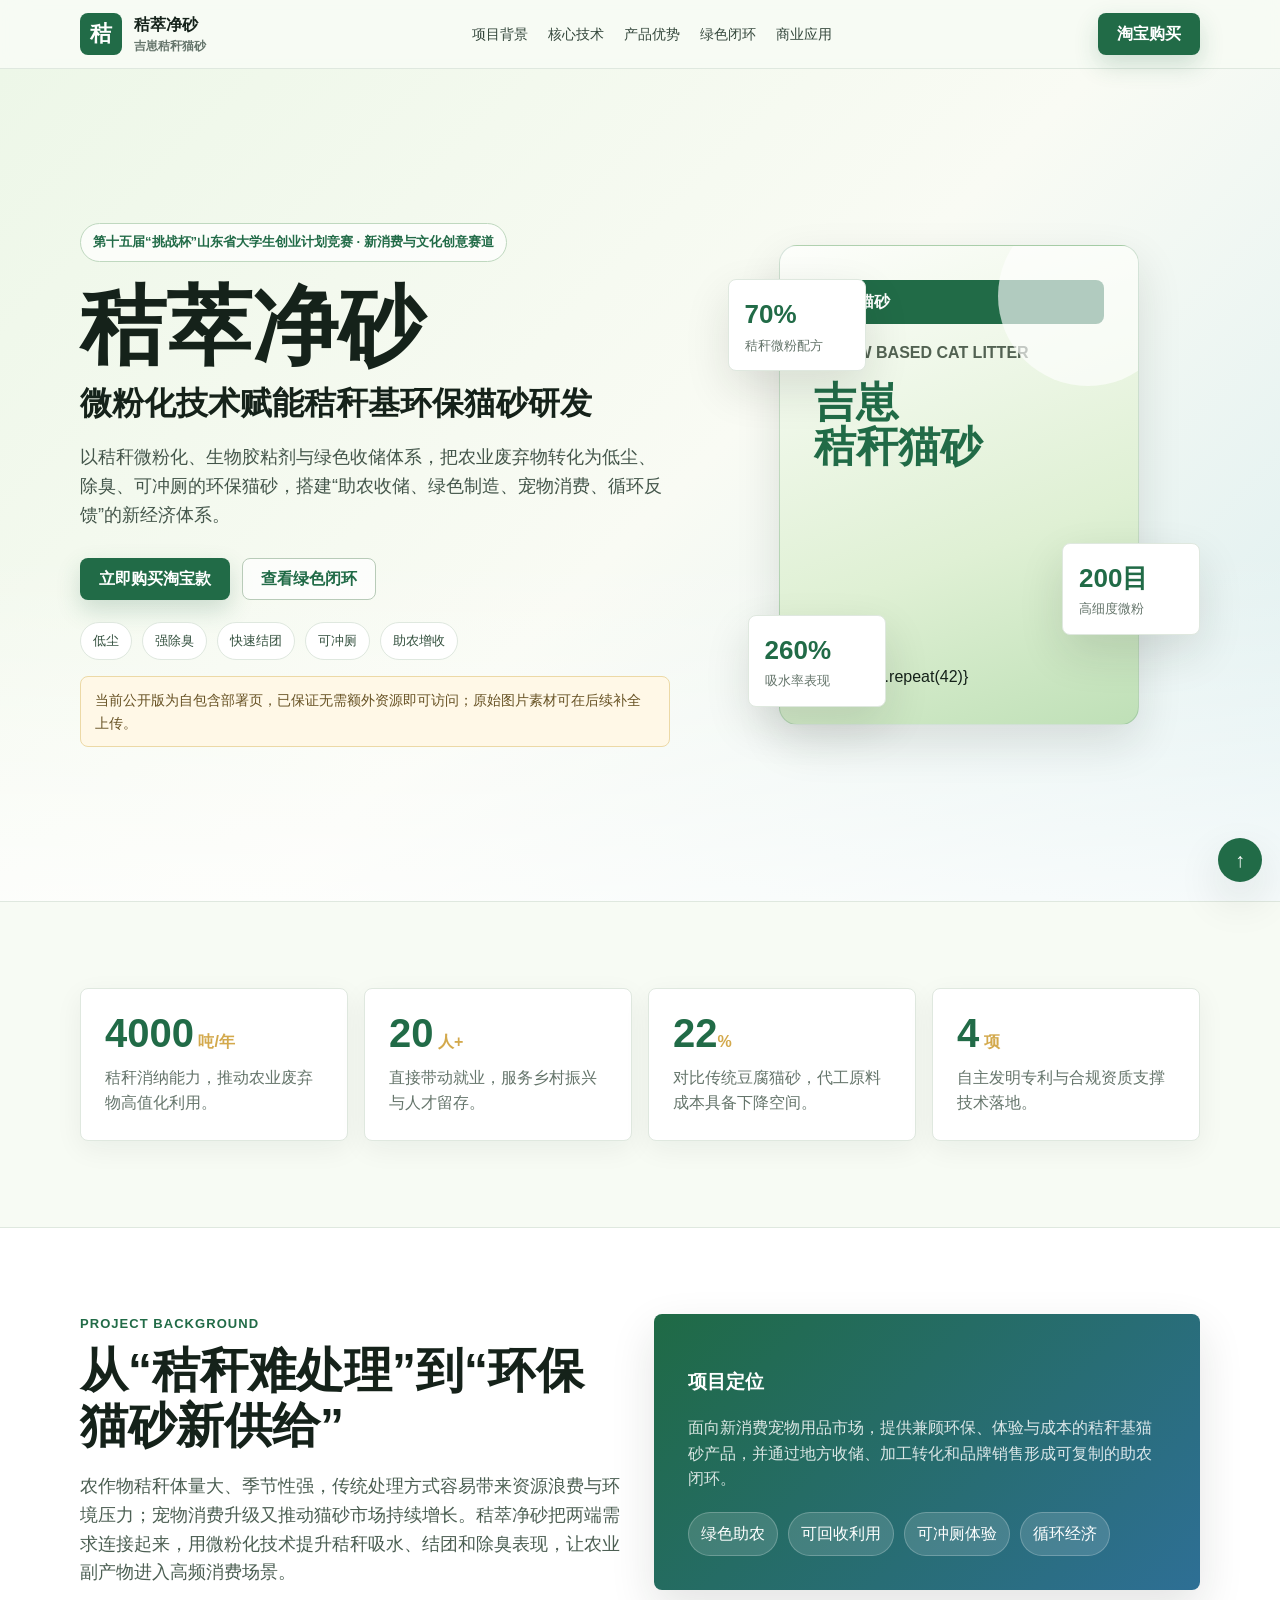
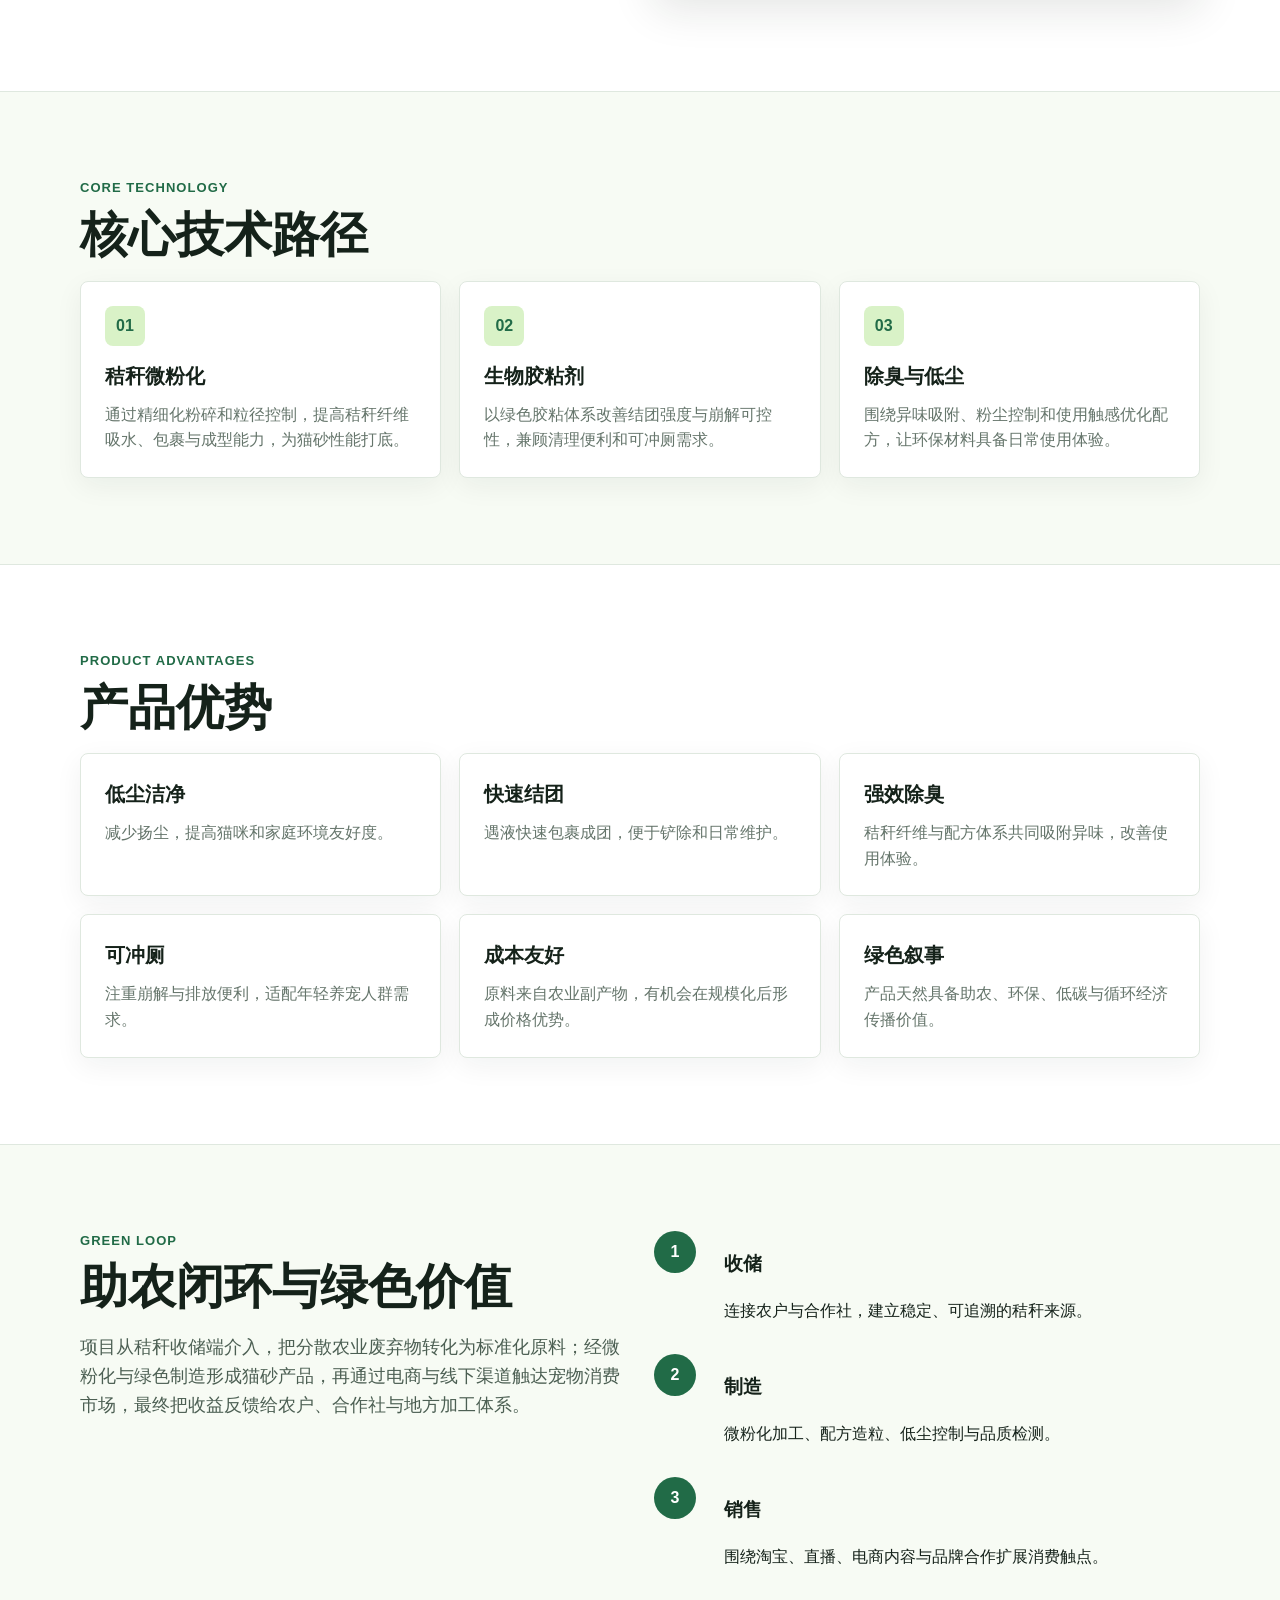
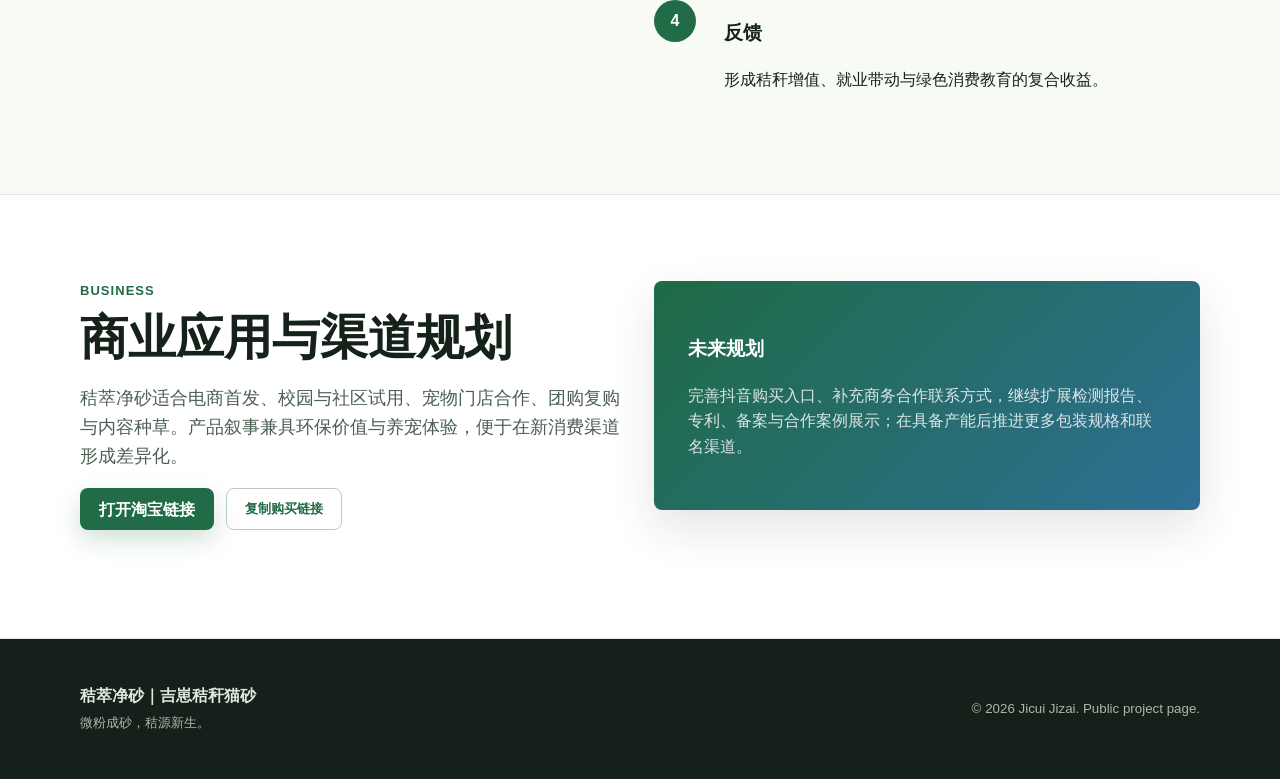
==== jicui-jizai-website/index.html @ 4f6d2dc3 "Deploy jicui jizai website page" ====
<!doctype html>
<html lang="zh-CN">
<head>
  <meta charset="utf-8" />
  <meta name="viewport" content="width=device-width, initial-scale=1" />
  <title>秸萃净砂｜吉崽秸秆猫砂</title>
  <meta name="description" content="秸萃净砂：微粉化技术赋能秸秆基环保猫砂研发，打造低尘、除臭、可冲厕的环保猫砂。" />
  <meta property="og:title" content="秸萃净砂｜微粉成砂，秸源新生" />
  <meta property="og:description" content="绿色助农、可回收、可冲厕的秸秆基环保猫砂项目展示页。" />
  <meta property="og:type" content="website" />
  <style>
    :root{--green:#216b47;--green-2:#58a05c;--lime:#d9f2c7;--ink:#15221a;--muted:#65756b;--line:#dfe8df;--paper:#f7fbf4;--white:#fff;--gold:#d3a94c;--blue:#2e6f95;--shadow:0 18px 45px rgba(21,34,26,.12)}
    *{box-sizing:border-box}html{scroll-behavior:smooth}body{margin:0;font-family:-apple-system,BlinkMacSystemFont,"Segoe UI","Microsoft YaHei",Arial,sans-serif;color:var(--ink);background:var(--paper);line-height:1.6}a{color:inherit;text-decoration:none}.container{width:min(1120px,calc(100% - 32px));margin:0 auto}.site-header{position:sticky;top:0;z-index:10;background:rgba(247,251,244,.9);backdrop-filter:blur(14px);border-bottom:1px solid var(--line)}.nav{height:68px;display:flex;align-items:center;justify-content:space-between;gap:24px}.brand{display:flex;align-items:center;gap:12px;font-weight:800}.mark{display:grid;place-items:center;width:42px;height:42px;border-radius:8px;background:var(--green);color:#fff;font-size:22px}.brand small{display:block;color:var(--muted);font-weight:600;font-size:12px}.links{display:flex;align-items:center;gap:20px;font-size:14px;color:#34473b}.links a:hover{color:var(--green)}.cta,.btn{display:inline-flex;align-items:center;justify-content:center;min-height:42px;padding:0 18px;border-radius:8px;font-weight:750;border:1px solid transparent}.cta,.btn.primary{background:var(--green);color:#fff;box-shadow:0 10px 24px rgba(33,107,71,.2)}.btn.ghost{border-color:#b8cbb8;background:rgba(255,255,255,.7);color:var(--green)}.hero{position:relative;overflow:hidden;background:linear-gradient(135deg,#edf7e8 0%,#f9fbf4 52%,#dceef0 100%);border-bottom:1px solid var(--line)}.hero::before{content:"";position:absolute;inset:auto 0 0 0;height:42%;background:linear-gradient(180deg,rgba(255,255,255,0),rgba(255,255,255,.72))}.hero-grid{position:relative;display:grid;grid-template-columns:minmax(0,1.1fr) minmax(320px,.9fr);gap:48px;align-items:center;min-height:calc(100vh - 68px);padding:70px 0}.eyebrow{display:inline-flex;max-width:100%;padding:8px 12px;border:1px solid #bfd8bf;border-radius:999px;background:rgba(255,255,255,.72);color:var(--green);font-size:13px;font-weight:750}.hero h1{margin:22px 0 10px;font-size:clamp(44px,7vw,86px);line-height:.98;letter-spacing:0}.hero-kicker{font-size:clamp(20px,3vw,32px);font-weight:800;margin:0 0 14px}.hero-desc{max-width:700px;color:#43554a;font-size:18px;margin:0 0 28px}.hero-actions{display:flex;flex-wrap:wrap;gap:12px;margin-bottom:22px}.trust-strip{display:flex;flex-wrap:wrap;gap:10px}.trust-strip span{padding:8px 12px;border-radius:999px;background:#fff;border:1px solid var(--line);font-size:13px;color:#34513f}.visual{position:relative;min-height:520px;display:grid;place-items:center}.pack{position:relative;width:min(360px,82vw);aspect-ratio:3/4;border-radius:18px;background:linear-gradient(160deg,#fdfefb,#dff0d4 62%,#bfe0b7);box-shadow:var(--shadow);border:1px solid rgba(33,107,71,.18);padding:34px;display:flex;flex-direction:column;justify-content:space-between;overflow:hidden}.pack::before{content:"";position:absolute;inset:-40px -40px auto auto;width:180px;height:180px;border-radius:50%;background:rgba(255,255,255,.65)}.pack-title{font-size:42px;font-weight:900;color:var(--green);line-height:1.05}.pack-sub{color:#526252;font-weight:700}.pack-badge{align-self:flex-start;padding:9px 12px;border-radius:8px;background:var(--green);color:#fff;font-weight:800}.pellets{display:grid;grid-template-columns:repeat(7,1fr);gap:7px}.pellets i{height:18px;border-radius:999px;background:#d6c99d;box-shadow:inset 0 0 0 1px rgba(86,69,28,.08)}.float{position:absolute;background:#fff;border:1px solid var(--line);border-radius:8px;box-shadow:var(--shadow);padding:14px 16px;min-width:138px}.float strong{display:block;color:var(--green);font-size:26px}.float span{display:block;color:var(--muted);font-size:13px}.f1{top:54px;left:10px}.f2{right:0;bottom:110px}.f3{left:30px;bottom:38px}.section{padding:86px 0}.section.alt{background:#fff;border-block:1px solid var(--line)}.label{margin:0 0 8px;color:var(--green);font-weight:850;text-transform:uppercase;font-size:13px;letter-spacing:.08em}.section h2{margin:0 0 18px;font-size:clamp(30px,4vw,48px);line-height:1.16}.lead{max-width:820px;color:#4c5f53;font-size:18px}.stats{display:grid;grid-template-columns:repeat(4,1fr);gap:16px}.stat,.card{background:#fff;border:1px solid var(--line);border-radius:8px;padding:24px;box-shadow:0 8px 28px rgba(21,34,26,.06)}.stat strong{font-size:40px;color:var(--green);line-height:1}.stat em{font-style:normal;color:var(--gold);font-weight:900}.stat p,.card p{margin:10px 0 0;color:var(--muted)}.two{display:grid;grid-template-columns:1fr 1fr;gap:28px;align-items:start}.grid{display:grid;grid-template-columns:repeat(3,1fr);gap:18px}.card h3{margin:0 0 8px;font-size:20px}.icon{width:40px;height:40px;border-radius:8px;display:grid;place-items:center;background:var(--lime);color:var(--green);font-weight:900;margin-bottom:14px}.timeline{display:grid;gap:14px}.step{display:grid;grid-template-columns:54px 1fr;gap:16px;align-items:start}.num{width:42px;height:42px;border-radius:50%;background:var(--green);color:#fff;display:grid;place-items:center;font-weight:900}.panel{padding:34px;border-radius:8px;background:linear-gradient(135deg,#1f6a45,#2e6f95);color:#fff;box-shadow:var(--shadow)}.panel p{color:rgba(255,255,255,.83)}.pill-list{display:flex;flex-wrap:wrap;gap:10px;margin-top:20px}.pill-list span{padding:8px 12px;border-radius:999px;background:rgba(255,255,255,.14);border:1px solid rgba(255,255,255,.22)}.footer{padding:44px 0;background:#142019;color:#dfe8df}.footer-grid{display:flex;justify-content:space-between;gap:28px;align-items:center}.footer small{color:#aab8ad}.notice{margin-top:16px;padding:12px 14px;border-radius:8px;background:#fff8e7;border:1px solid #ecd9a6;color:#665123;font-size:14px}.to-top{position:fixed;right:18px;bottom:18px;width:44px;height:44px;border-radius:50%;border:0;background:var(--green);color:#fff;font-size:20px;cursor:pointer;box-shadow:var(--shadow)}
    @media (max-width:900px){.links{display:none}.hero-grid,.two{grid-template-columns:1fr}.hero-grid{padding:48px 0}.visual{min-height:430px}.stats,.grid{grid-template-columns:1fr 1fr}.footer-grid{display:block}.f1{left:0}.f2{right:0}.f3{left:0}}
    @media (max-width:560px){.container{width:min(100% - 24px,1120px)}.hero h1{font-size:48px}.hero-desc{font-size:16px}.stats,.grid{grid-template-columns:1fr}.section{padding:58px 0}.visual{min-height:360px}.pack{width:270px}.float{position:static;margin-top:10px}.visual{display:block}.pack{margin:0 auto}.nav{height:62px}.cta{display:none}}
  </style>
</head>
<body>
  <header class="site-header">
    <div class="container nav">
      <a class="brand" href="#top" aria-label="秸萃净砂首页"><span class="mark">秸</span><span>秸萃净砂<small>吉崽秸秆猫砂</small></span></a>
      <nav class="links" aria-label="主导航"><a href="#background">项目背景</a><a href="#tech">核心技术</a><a href="#product">产品优势</a><a href="#value">绿色闭环</a><a href="#business">商业应用</a></nav>
      <a class="cta" href="https://e.tb.cn/h.RpAuu2dDqXNRoi2?tk=Uxs4gTg1zry" target="_blank" rel="noopener">淘宝购买</a>
    </div>
  </header>

  <main id="top">
    <section class="hero">
      <div class="container hero-grid">
        <div>
          <div class="eyebrow">第十五届“挑战杯”山东省大学生创业计划竞赛 · 新消费与文化创意赛道</div>
          <h1>秸萃净砂</h1>
          <p class="hero-kicker">微粉化技术赋能秸秆基环保猫砂研发</p>
          <p class="hero-desc">以秸秆微粉化、生物胶粘剂与绿色收储体系，把农业废弃物转化为低尘、除臭、可冲厕的环保猫砂，搭建“助农收储、绿色制造、宠物消费、循环反馈”的新经济体系。</p>
          <div class="hero-actions"><a class="btn primary" href="https://e.tb.cn/h.RpAuu2dDqXNRoi2?tk=Uxs4gTg1zry" target="_blank" rel="noopener">立即购买淘宝款</a><a class="btn ghost" href="#value">查看绿色闭环</a></div>
          <div class="trust-strip"><span>低尘</span><span>强除臭</span><span>快速结团</span><span>可冲厕</span><span>助农增收</span></div>
          <div class="notice">当前公开版为自包含部署页，已保证无需额外资源即可访问；原始图片素材可在后续补全上传。</div>
        </div>
        <div class="visual" aria-label="产品包装示意">
          <div class="pack"><div><div class="pack-badge">环保猫砂</div><p class="pack-sub">STRAW BASED CAT LITTER</p><div class="pack-title">吉崽<br>秸秆猫砂</div></div><div class="pellets" aria-hidden="true">${'<i></i>'.repeat(42)}</div></div>
          <div class="float f1"><strong>70%</strong><span>秸秆微粉配方</span></div><div class="float f2"><strong>200目</strong><span>高细度微粉</span></div><div class="float f3"><strong>260%</strong><span>吸水率表现</span></div>
        </div>
      </div>
    </section>

    <section class="section">
      <div class="container stats">
        <article class="stat"><strong>4000</strong><em> 吨/年</em><p>秸秆消纳能力，推动农业废弃物高值化利用。</p></article>
        <article class="stat"><strong>20</strong><em> 人+</em><p>直接带动就业，服务乡村振兴与人才留存。</p></article>
        <article class="stat"><strong>22</strong><em>%</em><p>对比传统豆腐猫砂，代工原料成本具备下降空间。</p></article>
        <article class="stat"><strong>4</strong><em> 项</em><p>自主发明专利与合规资质支撑技术落地。</p></article>
      </div>
    </section>

    <section class="section alt" id="background">
      <div class="container two">
        <div><p class="label">Project Background</p><h2>从“秸秆难处理”到“环保猫砂新供给”</h2><p class="lead">农作物秸秆体量大、季节性强，传统处理方式容易带来资源浪费与环境压力；宠物消费升级又推动猫砂市场持续增长。秸萃净砂把两端需求连接起来，用微粉化技术提升秸秆吸水、结团和除臭表现，让农业副产物进入高频消费场景。</p></div>
        <div class="panel"><h3>项目定位</h3><p>面向新消费宠物用品市场，提供兼顾环保、体验与成本的秸秆基猫砂产品，并通过地方收储、加工转化和品牌销售形成可复制的助农闭环。</p><div class="pill-list"><span>绿色助农</span><span>可回收利用</span><span>可冲厕体验</span><span>循环经济</span></div></div>
      </div>
    </section>

    <section class="section" id="tech">
      <div class="container"><p class="label">Core Technology</p><h2>核心技术路径</h2><div class="grid"><article class="card"><div class="icon">01</div><h3>秸秆微粉化</h3><p>通过精细化粉碎和粒径控制，提高秸秆纤维吸水、包裹与成型能力，为猫砂性能打底。</p></article><article class="card"><div class="icon">02</div><h3>生物胶粘剂</h3><p>以绿色胶粘体系改善结团强度与崩解可控性，兼顾清理便利和可冲厕需求。</p></article><article class="card"><div class="icon">03</div><h3>除臭与低尘</h3><p>围绕异味吸附、粉尘控制和使用触感优化配方，让环保材料具备日常使用体验。</p></article></div></div>
    </section>

    <section class="section alt" id="product">
      <div class="container"><p class="label">Product Advantages</p><h2>产品优势</h2><div class="grid"><article class="card"><h3>低尘洁净</h3><p>减少扬尘，提高猫咪和家庭环境友好度。</p></article><article class="card"><h3>快速结团</h3><p>遇液快速包裹成团，便于铲除和日常维护。</p></article><article class="card"><h3>强效除臭</h3><p>秸秆纤维与配方体系共同吸附异味，改善使用体验。</p></article><article class="card"><h3>可冲厕</h3><p>注重崩解与排放便利，适配年轻养宠人群需求。</p></article><article class="card"><h3>成本友好</h3><p>原料来自农业副产物，有机会在规模化后形成价格优势。</p></article><article class="card"><h3>绿色叙事</h3><p>产品天然具备助农、环保、低碳与循环经济传播价值。</p></article></div></div>
    </section>

    <section class="section" id="value">
      <div class="container two"><div><p class="label">Green Loop</p><h2>助农闭环与绿色价值</h2><p class="lead">项目从秸秆收储端介入，把分散农业废弃物转化为标准化原料；经微粉化与绿色制造形成猫砂产品，再通过电商与线下渠道触达宠物消费市场，最终把收益反馈给农户、合作社与地方加工体系。</p></div><div class="timeline"><div class="step"><span class="num">1</span><div><h3>收储</h3><p>连接农户与合作社，建立稳定、可追溯的秸秆来源。</p></div></div><div class="step"><span class="num">2</span><div><h3>制造</h3><p>微粉化加工、配方造粒、低尘控制与品质检测。</p></div></div><div class="step"><span class="num">3</span><div><h3>销售</h3><p>围绕淘宝、直播、电商内容与品牌合作扩展消费触点。</p></div></div><div class="step"><span class="num">4</span><div><h3>反馈</h3><p>形成秸秆增值、就业带动与绿色消费教育的复合收益。</p></div></div></div></div>
    </section>

    <section class="section alt" id="business">
      <div class="container two"><div><p class="label">Business</p><h2>商业应用与渠道规划</h2><p class="lead">秸萃净砂适合电商首发、校园与社区试用、宠物门店合作、团购复购与内容种草。产品叙事兼具环保价值与养宠体验，便于在新消费渠道形成差异化。</p><div class="hero-actions"><a class="btn primary" href="https://e.tb.cn/h.RpAuu2dDqXNRoi2?tk=Uxs4gTg1zry" target="_blank" rel="noopener">打开淘宝链接</a><button class="btn ghost" type="button" id="copyBtn">复制购买链接</button></div></div><div class="panel"><h3>未来规划</h3><p>完善抖音购买入口、补充商务合作联系方式，继续扩展检测报告、专利、备案与合作案例展示；在具备产能后推进更多包装规格和联名渠道。</p></div></div>
    </section>
  </main>

  <footer class="footer"><div class="container footer-grid"><div><strong>秸萃净砂｜吉崽秸秆猫砂</strong><br><small>微粉成砂，秸源新生。</small></div><small>© <span id="year"></span> Jicui Jizai. Public project page.</small></div></footer><button class="to-top" type="button" aria-label="返回顶部" onclick="scrollTo({top:0,behavior:'smooth'})">↑</button>
  <script>
    const buyUrl='https://e.tb.cn/h.RpAuu2dDqXNRoi2?tk=Uxs4gTg1zry';
    document.getElementById('year').textContent=new Date().getFullYear();
    document.getElementById('copyBtn')?.addEventListener('click',async()=>{try{await navigator.clipboard.writeText(buyUrl);document.getElementById('copyBtn').textContent='已复制链接';setTimeout(()=>document.getElementById('copyBtn').textContent='复制购买链接',1600)}catch(e){prompt('复制这个淘宝链接：',buyUrl)}});
  </script>
</body>
</html>
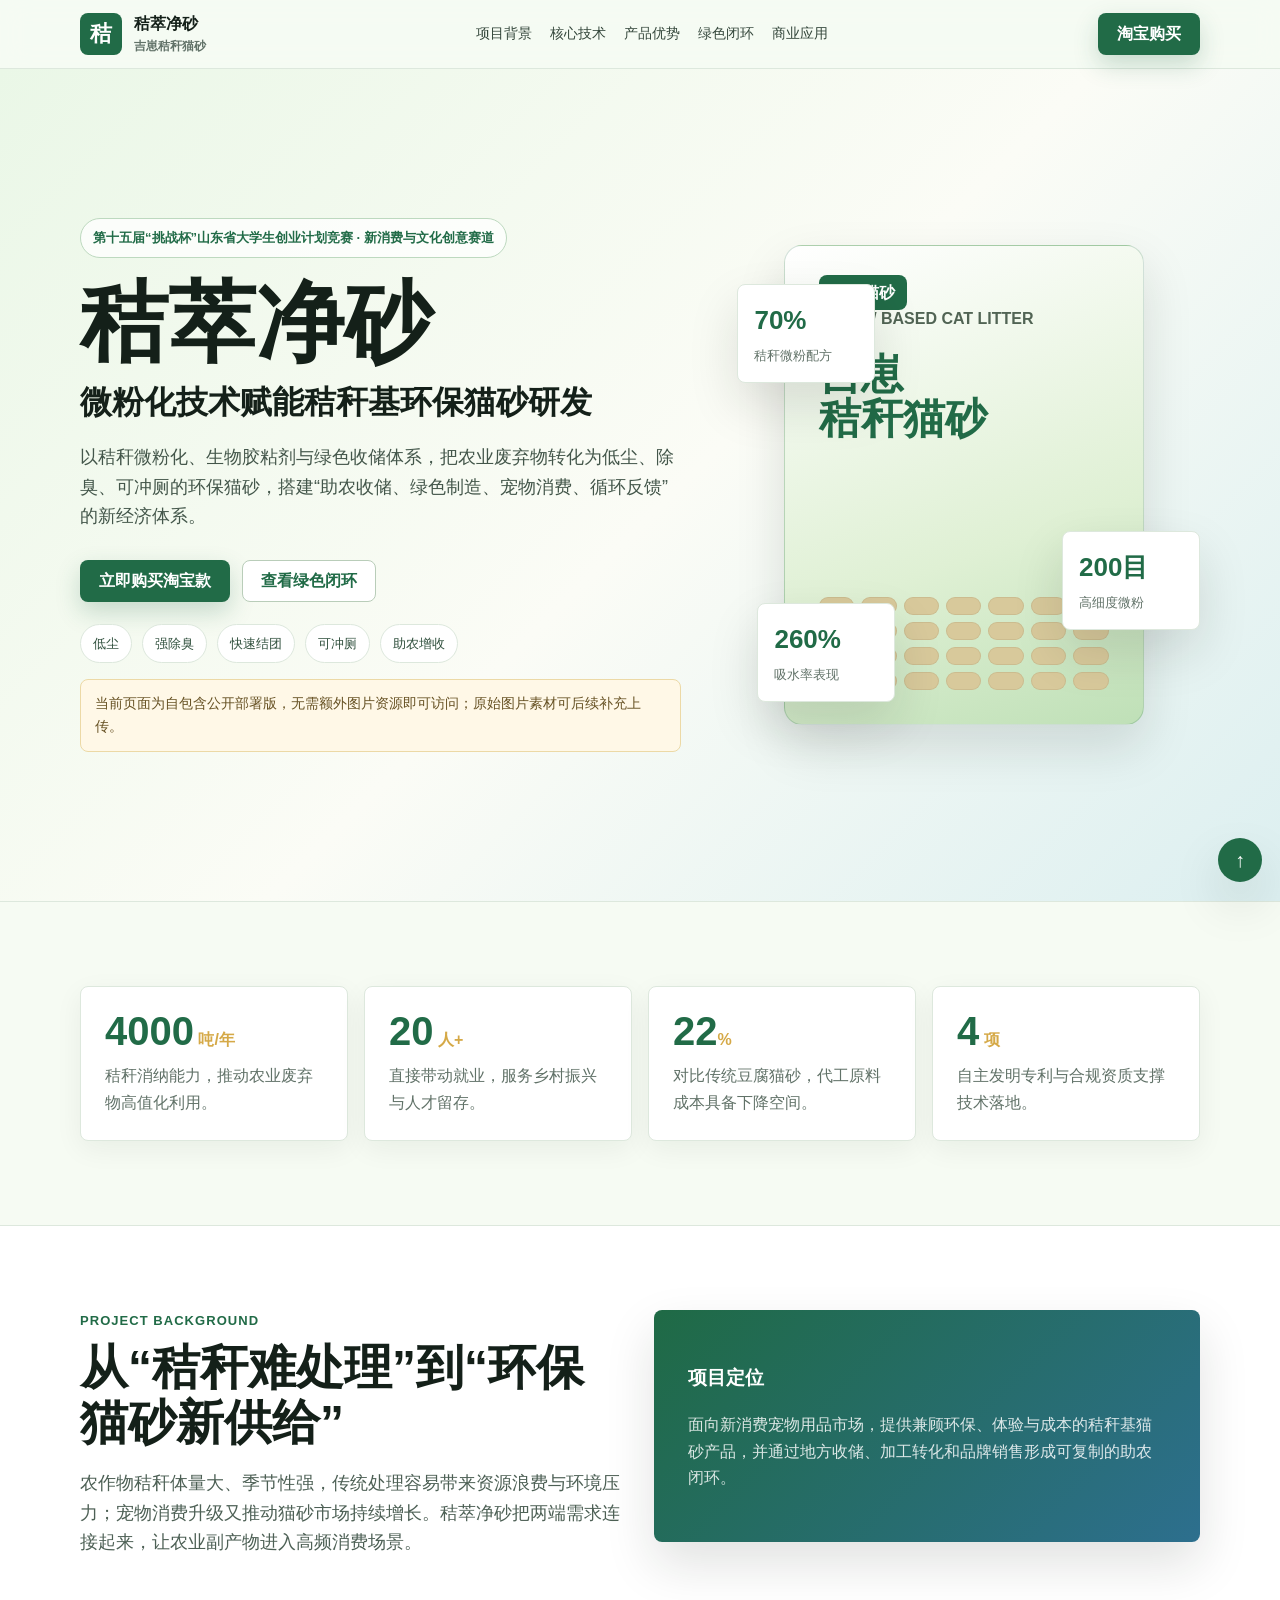
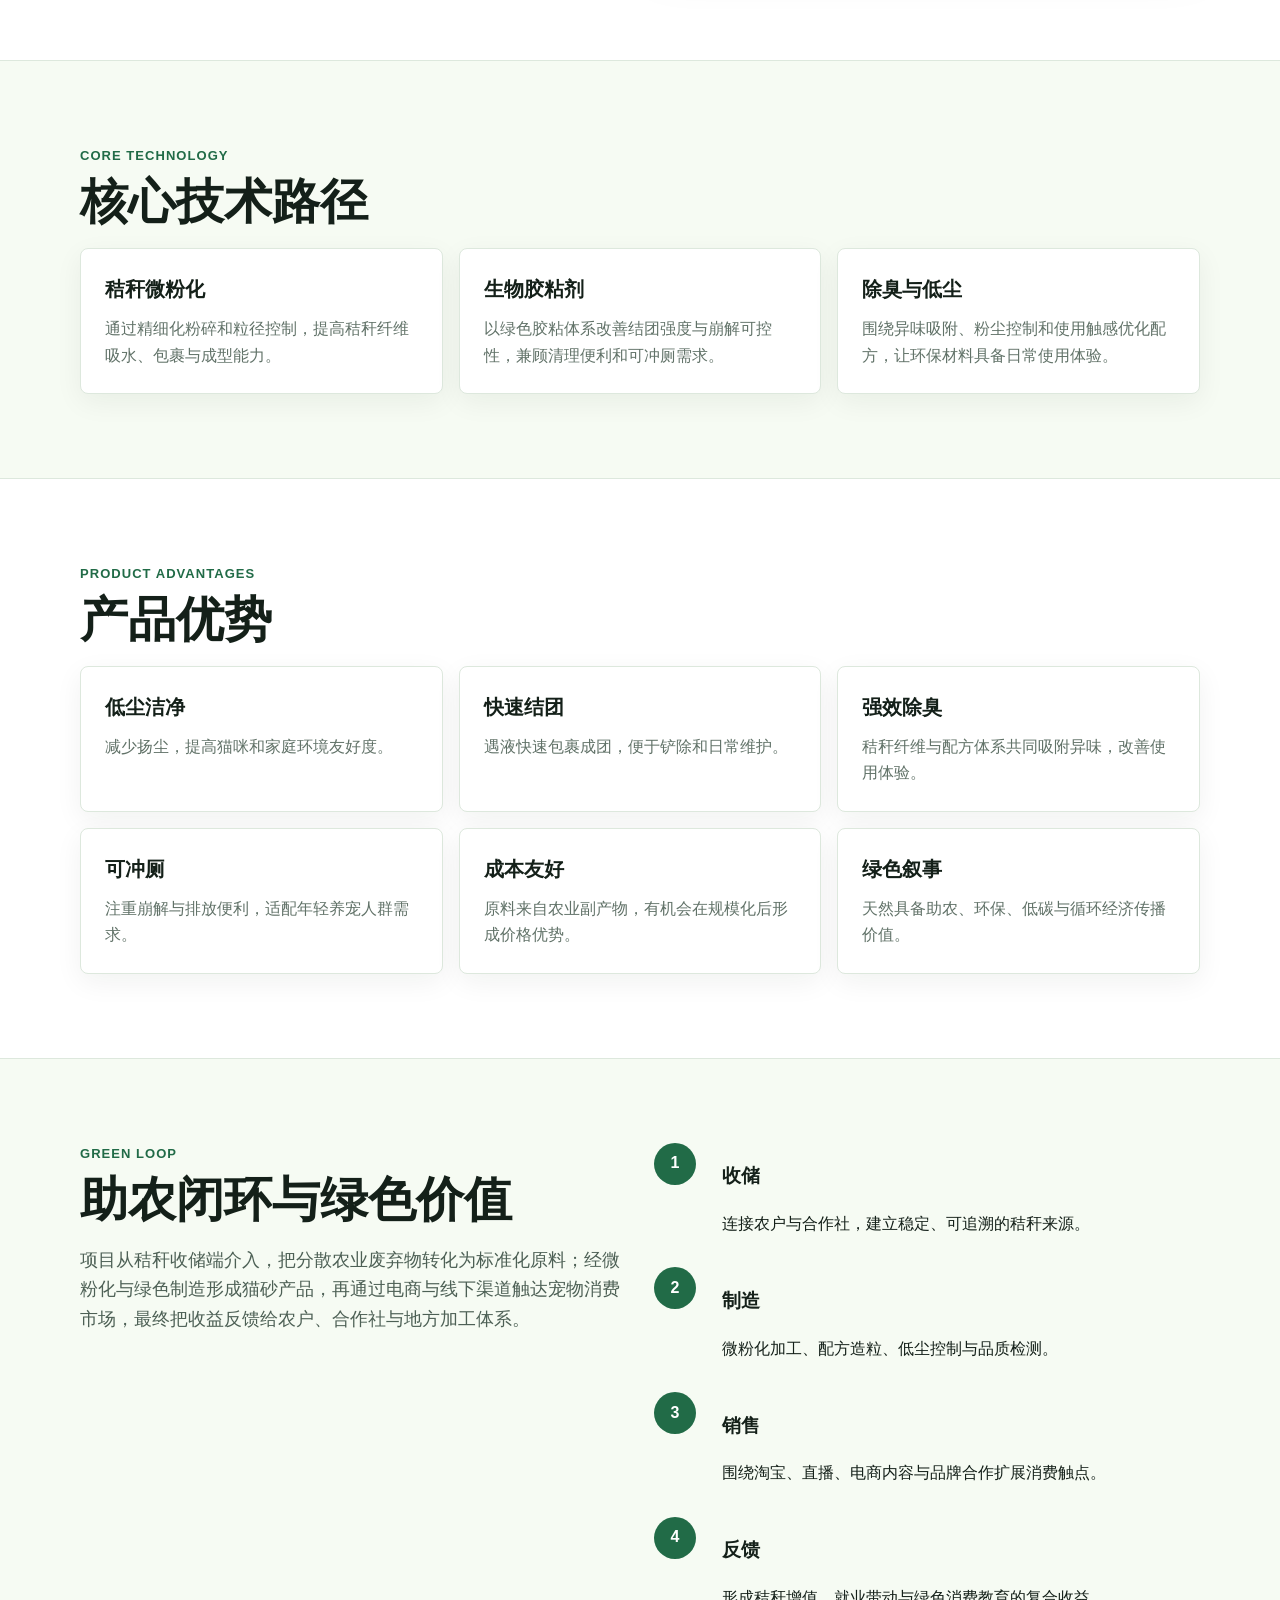
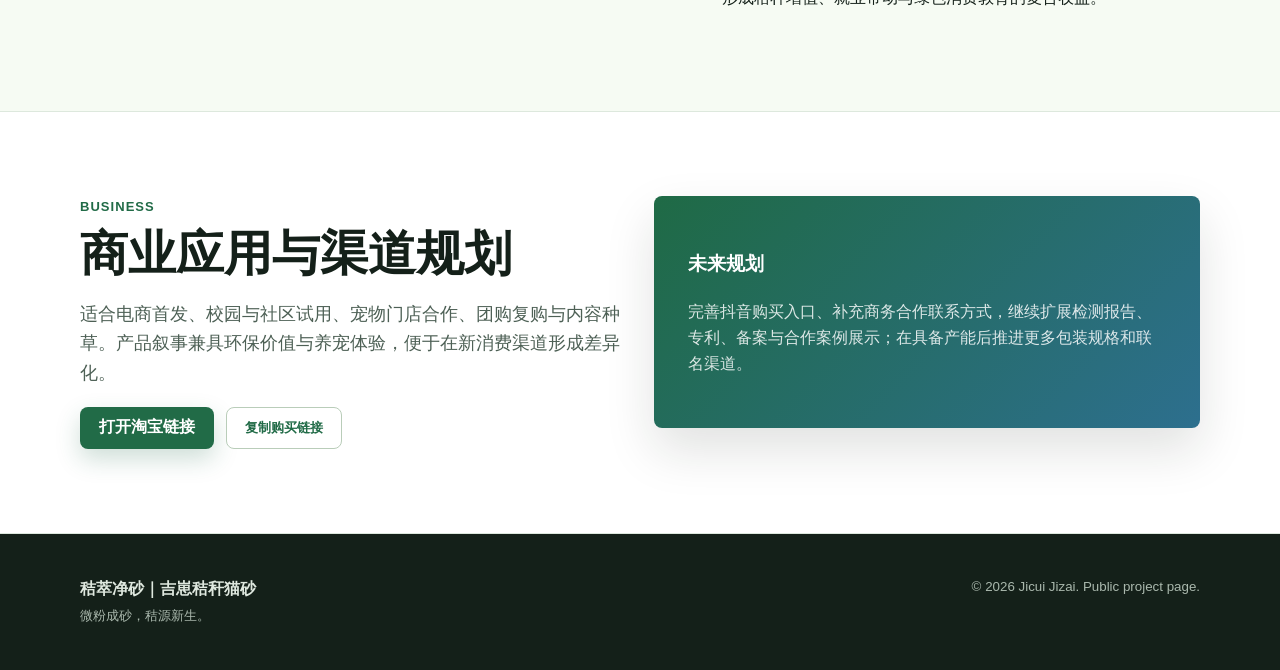
==== commit 1a4a3963: "Polish deployed jicui jizai website page" ====
--- a/jicui-jizai-website/index.html
+++ b/jicui-jizai-website/index.html
@@ -1,86 +1,29 @@
 <!doctype html>
 <html lang="zh-CN">
 <head>
-  <meta charset="utf-8" />
-  <meta name="viewport" content="width=device-width, initial-scale=1" />
+  <meta charset="utf-8">
+  <meta name="viewport" content="width=device-width, initial-scale=1">
   <title>秸萃净砂｜吉崽秸秆猫砂</title>
-  <meta name="description" content="秸萃净砂：微粉化技术赋能秸秆基环保猫砂研发，打造低尘、除臭、可冲厕的环保猫砂。" />
-  <meta property="og:title" content="秸萃净砂｜微粉成砂，秸源新生" />
-  <meta property="og:description" content="绿色助农、可回收、可冲厕的秸秆基环保猫砂项目展示页。" />
-  <meta property="og:type" content="website" />
+  <meta name="description" content="秸萃净砂：微粉化技术赋能秸秆基环保猫砂研发，打造低尘、除臭、可冲厕的秸秆基猫砂。">
   <style>
-    :root{--green:#216b47;--green-2:#58a05c;--lime:#d9f2c7;--ink:#15221a;--muted:#65756b;--line:#dfe8df;--paper:#f7fbf4;--white:#fff;--gold:#d3a94c;--blue:#2e6f95;--shadow:0 18px 45px rgba(21,34,26,.12)}
-    *{box-sizing:border-box}html{scroll-behavior:smooth}body{margin:0;font-family:-apple-system,BlinkMacSystemFont,"Segoe UI","Microsoft YaHei",Arial,sans-serif;color:var(--ink);background:var(--paper);line-height:1.6}a{color:inherit;text-decoration:none}.container{width:min(1120px,calc(100% - 32px));margin:0 auto}.site-header{position:sticky;top:0;z-index:10;background:rgba(247,251,244,.9);backdrop-filter:blur(14px);border-bottom:1px solid var(--line)}.nav{height:68px;display:flex;align-items:center;justify-content:space-between;gap:24px}.brand{display:flex;align-items:center;gap:12px;font-weight:800}.mark{display:grid;place-items:center;width:42px;height:42px;border-radius:8px;background:var(--green);color:#fff;font-size:22px}.brand small{display:block;color:var(--muted);font-weight:600;font-size:12px}.links{display:flex;align-items:center;gap:20px;font-size:14px;color:#34473b}.links a:hover{color:var(--green)}.cta,.btn{display:inline-flex;align-items:center;justify-content:center;min-height:42px;padding:0 18px;border-radius:8px;font-weight:750;border:1px solid transparent}.cta,.btn.primary{background:var(--green);color:#fff;box-shadow:0 10px 24px rgba(33,107,71,.2)}.btn.ghost{border-color:#b8cbb8;background:rgba(255,255,255,.7);color:var(--green)}.hero{position:relative;overflow:hidden;background:linear-gradient(135deg,#edf7e8 0%,#f9fbf4 52%,#dceef0 100%);border-bottom:1px solid var(--line)}.hero::before{content:"";position:absolute;inset:auto 0 0 0;height:42%;background:linear-gradient(180deg,rgba(255,255,255,0),rgba(255,255,255,.72))}.hero-grid{position:relative;display:grid;grid-template-columns:minmax(0,1.1fr) minmax(320px,.9fr);gap:48px;align-items:center;min-height:calc(100vh - 68px);padding:70px 0}.eyebrow{display:inline-flex;max-width:100%;padding:8px 12px;border:1px solid #bfd8bf;border-radius:999px;background:rgba(255,255,255,.72);color:var(--green);font-size:13px;font-weight:750}.hero h1{margin:22px 0 10px;font-size:clamp(44px,7vw,86px);line-height:.98;letter-spacing:0}.hero-kicker{font-size:clamp(20px,3vw,32px);font-weight:800;margin:0 0 14px}.hero-desc{max-width:700px;color:#43554a;font-size:18px;margin:0 0 28px}.hero-actions{display:flex;flex-wrap:wrap;gap:12px;margin-bottom:22px}.trust-strip{display:flex;flex-wrap:wrap;gap:10px}.trust-strip span{padding:8px 12px;border-radius:999px;background:#fff;border:1px solid var(--line);font-size:13px;color:#34513f}.visual{position:relative;min-height:520px;display:grid;place-items:center}.pack{position:relative;width:min(360px,82vw);aspect-ratio:3/4;border-radius:18px;background:linear-gradient(160deg,#fdfefb,#dff0d4 62%,#bfe0b7);box-shadow:var(--shadow);border:1px solid rgba(33,107,71,.18);padding:34px;display:flex;flex-direction:column;justify-content:space-between;overflow:hidden}.pack::before{content:"";position:absolute;inset:-40px -40px auto auto;width:180px;height:180px;border-radius:50%;background:rgba(255,255,255,.65)}.pack-title{font-size:42px;font-weight:900;color:var(--green);line-height:1.05}.pack-sub{color:#526252;font-weight:700}.pack-badge{align-self:flex-start;padding:9px 12px;border-radius:8px;background:var(--green);color:#fff;font-weight:800}.pellets{display:grid;grid-template-columns:repeat(7,1fr);gap:7px}.pellets i{height:18px;border-radius:999px;background:#d6c99d;box-shadow:inset 0 0 0 1px rgba(86,69,28,.08)}.float{position:absolute;background:#fff;border:1px solid var(--line);border-radius:8px;box-shadow:var(--shadow);padding:14px 16px;min-width:138px}.float strong{display:block;color:var(--green);font-size:26px}.float span{display:block;color:var(--muted);font-size:13px}.f1{top:54px;left:10px}.f2{right:0;bottom:110px}.f3{left:30px;bottom:38px}.section{padding:86px 0}.section.alt{background:#fff;border-block:1px solid var(--line)}.label{margin:0 0 8px;color:var(--green);font-weight:850;text-transform:uppercase;font-size:13px;letter-spacing:.08em}.section h2{margin:0 0 18px;font-size:clamp(30px,4vw,48px);line-height:1.16}.lead{max-width:820px;color:#4c5f53;font-size:18px}.stats{display:grid;grid-template-columns:repeat(4,1fr);gap:16px}.stat,.card{background:#fff;border:1px solid var(--line);border-radius:8px;padding:24px;box-shadow:0 8px 28px rgba(21,34,26,.06)}.stat strong{font-size:40px;color:var(--green);line-height:1}.stat em{font-style:normal;color:var(--gold);font-weight:900}.stat p,.card p{margin:10px 0 0;color:var(--muted)}.two{display:grid;grid-template-columns:1fr 1fr;gap:28px;align-items:start}.grid{display:grid;grid-template-columns:repeat(3,1fr);gap:18px}.card h3{margin:0 0 8px;font-size:20px}.icon{width:40px;height:40px;border-radius:8px;display:grid;place-items:center;background:var(--lime);color:var(--green);font-weight:900;margin-bottom:14px}.timeline{display:grid;gap:14px}.step{display:grid;grid-template-columns:54px 1fr;gap:16px;align-items:start}.num{width:42px;height:42px;border-radius:50%;background:var(--green);color:#fff;display:grid;place-items:center;font-weight:900}.panel{padding:34px;border-radius:8px;background:linear-gradient(135deg,#1f6a45,#2e6f95);color:#fff;box-shadow:var(--shadow)}.panel p{color:rgba(255,255,255,.83)}.pill-list{display:flex;flex-wrap:wrap;gap:10px;margin-top:20px}.pill-list span{padding:8px 12px;border-radius:999px;background:rgba(255,255,255,.14);border:1px solid rgba(255,255,255,.22)}.footer{padding:44px 0;background:#142019;color:#dfe8df}.footer-grid{display:flex;justify-content:space-between;gap:28px;align-items:center}.footer small{color:#aab8ad}.notice{margin-top:16px;padding:12px 14px;border-radius:8px;background:#fff8e7;border:1px solid #ecd9a6;color:#665123;font-size:14px}.to-top{position:fixed;right:18px;bottom:18px;width:44px;height:44px;border-radius:50%;border:0;background:var(--green);color:#fff;font-size:20px;cursor:pointer;box-shadow:var(--shadow)}
-    @media (max-width:900px){.links{display:none}.hero-grid,.two{grid-template-columns:1fr}.hero-grid{padding:48px 0}.visual{min-height:430px}.stats,.grid{grid-template-columns:1fr 1fr}.footer-grid{display:block}.f1{left:0}.f2{right:0}.f3{left:0}}
-    @media (max-width:560px){.container{width:min(100% - 24px,1120px)}.hero h1{font-size:48px}.hero-desc{font-size:16px}.stats,.grid{grid-template-columns:1fr}.section{padding:58px 0}.visual{min-height:360px}.pack{width:270px}.float{position:static;margin-top:10px}.visual{display:block}.pack{margin:0 auto}.nav{height:62px}.cta{display:none}}
+    :root{--ink:#142019;--muted:#617268;--green:#216b47;--green2:#58a05c;--paper:#f6fbf3;--line:#dde8dd;--gold:#d5a947;--blue:#2d6f8e;--white:#fff;--shadow:0 22px 50px rgba(20,32,25,.13)}
+    *{box-sizing:border-box}html{scroll-behavior:smooth}body{margin:0;font-family:-apple-system,BlinkMacSystemFont,"Segoe UI","Microsoft YaHei",Arial,sans-serif;color:var(--ink);background:var(--paper);line-height:1.65}a{color:inherit;text-decoration:none}.wrap{width:min(1120px,calc(100% - 32px));margin:auto}.top{position:sticky;top:0;z-index:20;background:rgba(246,251,243,.9);backdrop-filter:blur(14px);border-bottom:1px solid var(--line)}.nav{height:68px;display:flex;align-items:center;justify-content:space-between;gap:22px}.brand{display:flex;align-items:center;gap:12px;font-weight:900}.logo{display:grid;place-items:center;width:42px;height:42px;border-radius:8px;background:var(--green);color:#fff;font-size:22px}.brand small{display:block;color:var(--muted);font-size:12px;font-weight:700}.links{display:flex;gap:18px;color:#34473b;font-size:14px}.links a:hover{color:var(--green)}.btn{display:inline-flex;align-items:center;justify-content:center;min-height:42px;padding:0 18px;border-radius:8px;border:1px solid transparent;font-weight:800}.primary{background:var(--green);color:#fff;box-shadow:0 10px 24px rgba(33,107,71,.22)}.ghost{border-color:#b9cdb9;background:#fff;color:var(--green)}.hero{overflow:hidden;background:linear-gradient(135deg,#eaf7e7 0%,#fbfcf6 52%,#dceff0 100%);border-bottom:1px solid var(--line)}.hero-grid{min-height:calc(100vh - 68px);display:grid;grid-template-columns:minmax(0,1.12fr) minmax(310px,.88fr);gap:46px;align-items:center;padding:70px 0}.eyebrow{display:inline-flex;padding:8px 12px;border:1px solid #bdd9bf;border-radius:999px;background:rgba(255,255,255,.76);color:var(--green);font-size:13px;font-weight:800}.hero h1{margin:22px 0 10px;font-size:clamp(46px,7vw,88px);line-height:.98;letter-spacing:0}.kicker{margin:0 0 14px;font-size:clamp(20px,3vw,32px);font-weight:900}.desc{max-width:720px;color:#43564a;font-size:18px;margin:0 0 28px}.actions{display:flex;flex-wrap:wrap;gap:12px}.tags{display:flex;flex-wrap:wrap;gap:10px;margin-top:22px}.tags span{padding:8px 12px;border:1px solid var(--line);border-radius:999px;background:#fff;color:#31513e;font-size:13px}.visual{position:relative;min-height:510px;display:grid;place-items:center}.pack{width:min(360px,82vw);aspect-ratio:3/4;border:1px solid rgba(33,107,71,.2);border-radius:18px;background:linear-gradient(160deg,#fff,#dff0d4 62%,#bfe0b7);box-shadow:var(--shadow);padding:34px;display:flex;flex-direction:column;justify-content:space-between;overflow:hidden}.badge{align-self:flex-start;background:var(--green);color:#fff;padding:9px 12px;border-radius:8px;font-weight:900}.pack h2{margin:20px 0 8px;color:var(--green);font-size:42px;line-height:1.05}.pack p{margin:0;color:#516454;font-weight:800}.pellets{display:grid;grid-template-columns:repeat(7,1fr);gap:7px}.pellets i{height:18px;border-radius:999px;background:#d8c99b;box-shadow:inset 0 0 0 1px rgba(80,62,24,.09)}.float{position:absolute;min-width:138px;padding:14px 16px;background:#fff;border:1px solid var(--line);border-radius:8px;box-shadow:var(--shadow)}.float strong{display:block;color:var(--green);font-size:26px}.float span{color:var(--muted);font-size:13px}.f1{top:54px;left:10px}.f2{right:0;bottom:110px}.f3{left:30px;bottom:38px}.section{padding:84px 0}.alt{background:#fff;border-block:1px solid var(--line)}.label{margin:0 0 8px;color:var(--green);font-size:13px;font-weight:900;text-transform:uppercase;letter-spacing:.08em}.section h2{margin:0 0 18px;font-size:clamp(30px,4vw,48px);line-height:1.16}.lead{max-width:820px;color:#4d6055;font-size:18px}.stats,.cards{display:grid;gap:16px}.stats{grid-template-columns:repeat(4,1fr)}.cards{grid-template-columns:repeat(3,1fr)}.stat,.card{background:#fff;border:1px solid var(--line);border-radius:8px;padding:24px;box-shadow:0 8px 28px rgba(20,32,25,.06)}.stat strong{font-size:40px;color:var(--green);line-height:1}.stat em{color:var(--gold);font-style:normal;font-weight:900}.stat p,.card p{margin:10px 0 0;color:var(--muted)}.card h3{margin:0 0 8px;font-size:20px}.two{display:grid;grid-template-columns:1fr 1fr;gap:28px;align-items:start}.panel{padding:34px;border-radius:8px;background:linear-gradient(135deg,#1f6a45,#2d6f8e);color:#fff;box-shadow:var(--shadow)}.panel p{color:rgba(255,255,255,.84)}.steps{display:grid;gap:14px}.step{display:grid;grid-template-columns:52px 1fr;gap:16px}.num{width:42px;height:42px;border-radius:50%;background:var(--green);color:#fff;display:grid;place-items:center;font-weight:900}.notice{margin-top:16px;padding:12px 14px;border:1px solid #ecd9a6;border-radius:8px;background:#fff8e7;color:#665123;font-size:14px}.footer{padding:42px 0;background:#142019;color:#dfe8df}.footer .wrap{display:flex;justify-content:space-between;gap:24px}.footer small{color:#aab8ad}.topbtn{position:fixed;right:18px;bottom:18px;width:44px;height:44px;border:0;border-radius:50%;background:var(--green);color:#fff;font-size:20px;box-shadow:var(--shadow);cursor:pointer}
+    @media(max-width:900px){.links{display:none}.hero-grid,.two{grid-template-columns:1fr}.hero-grid{padding:48px 0}.stats,.cards{grid-template-columns:1fr 1fr}.visual{min-height:430px}.footer .wrap{display:block}.f1{left:0}.f2{right:0}.f3{left:0}}
+    @media(max-width:560px){.wrap{width:min(100% - 24px,1120px)}.hero h1{font-size:48px}.desc{font-size:16px}.section{padding:58px 0}.stats,.cards{grid-template-columns:1fr}.pack{width:270px}.float{position:static;margin-top:10px}.visual{display:block;min-height:0}.pack{margin:0 auto}.nav{height:62px}.top .primary{display:none}}
   </style>
 </head>
 <body>
-  <header class="site-header">
-    <div class="container nav">
-      <a class="brand" href="#top" aria-label="秸萃净砂首页"><span class="mark">秸</span><span>秸萃净砂<small>吉崽秸秆猫砂</small></span></a>
-      <nav class="links" aria-label="主导航"><a href="#background">项目背景</a><a href="#tech">核心技术</a><a href="#product">产品优势</a><a href="#value">绿色闭环</a><a href="#business">商业应用</a></nav>
-      <a class="cta" href="https://e.tb.cn/h.RpAuu2dDqXNRoi2?tk=Uxs4gTg1zry" target="_blank" rel="noopener">淘宝购买</a>
-    </div>
-  </header>
-
+  <header class="top"><div class="wrap nav"><a class="brand" href="#top"><span class="logo">秸</span><span>秸萃净砂<small>吉崽秸秆猫砂</small></span></a><nav class="links"><a href="#background">项目背景</a><a href="#tech">核心技术</a><a href="#product">产品优势</a><a href="#value">绿色闭环</a><a href="#business">商业应用</a></nav><a class="btn primary" href="https://e.tb.cn/h.RpAuu2dDqXNRoi2?tk=Uxs4gTg1zry" target="_blank" rel="noopener">淘宝购买</a></div></header>
   <main id="top">
-    <section class="hero">
-      <div class="container hero-grid">
-        <div>
-          <div class="eyebrow">第十五届“挑战杯”山东省大学生创业计划竞赛 · 新消费与文化创意赛道</div>
-          <h1>秸萃净砂</h1>
-          <p class="hero-kicker">微粉化技术赋能秸秆基环保猫砂研发</p>
-          <p class="hero-desc">以秸秆微粉化、生物胶粘剂与绿色收储体系，把农业废弃物转化为低尘、除臭、可冲厕的环保猫砂，搭建“助农收储、绿色制造、宠物消费、循环反馈”的新经济体系。</p>
-          <div class="hero-actions"><a class="btn primary" href="https://e.tb.cn/h.RpAuu2dDqXNRoi2?tk=Uxs4gTg1zry" target="_blank" rel="noopener">立即购买淘宝款</a><a class="btn ghost" href="#value">查看绿色闭环</a></div>
-          <div class="trust-strip"><span>低尘</span><span>强除臭</span><span>快速结团</span><span>可冲厕</span><span>助农增收</span></div>
-          <div class="notice">当前公开版为自包含部署页，已保证无需额外资源即可访问；原始图片素材可在后续补全上传。</div>
-        </div>
-        <div class="visual" aria-label="产品包装示意">
-          <div class="pack"><div><div class="pack-badge">环保猫砂</div><p class="pack-sub">STRAW BASED CAT LITTER</p><div class="pack-title">吉崽<br>秸秆猫砂</div></div><div class="pellets" aria-hidden="true">${'<i></i>'.repeat(42)}</div></div>
-          <div class="float f1"><strong>70%</strong><span>秸秆微粉配方</span></div><div class="float f2"><strong>200目</strong><span>高细度微粉</span></div><div class="float f3"><strong>260%</strong><span>吸水率表现</span></div>
-        </div>
-      </div>
-    </section>
-
-    <section class="section">
-      <div class="container stats">
-        <article class="stat"><strong>4000</strong><em> 吨/年</em><p>秸秆消纳能力，推动农业废弃物高值化利用。</p></article>
-        <article class="stat"><strong>20</strong><em> 人+</em><p>直接带动就业，服务乡村振兴与人才留存。</p></article>
-        <article class="stat"><strong>22</strong><em>%</em><p>对比传统豆腐猫砂，代工原料成本具备下降空间。</p></article>
-        <article class="stat"><strong>4</strong><em> 项</em><p>自主发明专利与合规资质支撑技术落地。</p></article>
-      </div>
-    </section>
-
-    <section class="section alt" id="background">
-      <div class="container two">
-        <div><p class="label">Project Background</p><h2>从“秸秆难处理”到“环保猫砂新供给”</h2><p class="lead">农作物秸秆体量大、季节性强，传统处理方式容易带来资源浪费与环境压力；宠物消费升级又推动猫砂市场持续增长。秸萃净砂把两端需求连接起来，用微粉化技术提升秸秆吸水、结团和除臭表现，让农业副产物进入高频消费场景。</p></div>
-        <div class="panel"><h3>项目定位</h3><p>面向新消费宠物用品市场，提供兼顾环保、体验与成本的秸秆基猫砂产品，并通过地方收储、加工转化和品牌销售形成可复制的助农闭环。</p><div class="pill-list"><span>绿色助农</span><span>可回收利用</span><span>可冲厕体验</span><span>循环经济</span></div></div>
-      </div>
-    </section>
-
-    <section class="section" id="tech">
-      <div class="container"><p class="label">Core Technology</p><h2>核心技术路径</h2><div class="grid"><article class="card"><div class="icon">01</div><h3>秸秆微粉化</h3><p>通过精细化粉碎和粒径控制，提高秸秆纤维吸水、包裹与成型能力，为猫砂性能打底。</p></article><article class="card"><div class="icon">02</div><h3>生物胶粘剂</h3><p>以绿色胶粘体系改善结团强度与崩解可控性，兼顾清理便利和可冲厕需求。</p></article><article class="card"><div class="icon">03</div><h3>除臭与低尘</h3><p>围绕异味吸附、粉尘控制和使用触感优化配方，让环保材料具备日常使用体验。</p></article></div></div>
-    </section>
-
-    <section class="section alt" id="product">
-      <div class="container"><p class="label">Product Advantages</p><h2>产品优势</h2><div class="grid"><article class="card"><h3>低尘洁净</h3><p>减少扬尘，提高猫咪和家庭环境友好度。</p></article><article class="card"><h3>快速结团</h3><p>遇液快速包裹成团，便于铲除和日常维护。</p></article><article class="card"><h3>强效除臭</h3><p>秸秆纤维与配方体系共同吸附异味，改善使用体验。</p></article><article class="card"><h3>可冲厕</h3><p>注重崩解与排放便利，适配年轻养宠人群需求。</p></article><article class="card"><h3>成本友好</h3><p>原料来自农业副产物，有机会在规模化后形成价格优势。</p></article><article class="card"><h3>绿色叙事</h3><p>产品天然具备助农、环保、低碳与循环经济传播价值。</p></article></div></div>
-    </section>
-
-    <section class="section" id="value">
-      <div class="container two"><div><p class="label">Green Loop</p><h2>助农闭环与绿色价值</h2><p class="lead">项目从秸秆收储端介入，把分散农业废弃物转化为标准化原料；经微粉化与绿色制造形成猫砂产品，再通过电商与线下渠道触达宠物消费市场，最终把收益反馈给农户、合作社与地方加工体系。</p></div><div class="timeline"><div class="step"><span class="num">1</span><div><h3>收储</h3><p>连接农户与合作社，建立稳定、可追溯的秸秆来源。</p></div></div><div class="step"><span class="num">2</span><div><h3>制造</h3><p>微粉化加工、配方造粒、低尘控制与品质检测。</p></div></div><div class="step"><span class="num">3</span><div><h3>销售</h3><p>围绕淘宝、直播、电商内容与品牌合作扩展消费触点。</p></div></div><div class="step"><span class="num">4</span><div><h3>反馈</h3><p>形成秸秆增值、就业带动与绿色消费教育的复合收益。</p></div></div></div></div>
-    </section>
-
-    <section class="section alt" id="business">
-      <div class="container two"><div><p class="label">Business</p><h2>商业应用与渠道规划</h2><p class="lead">秸萃净砂适合电商首发、校园与社区试用、宠物门店合作、团购复购与内容种草。产品叙事兼具环保价值与养宠体验，便于在新消费渠道形成差异化。</p><div class="hero-actions"><a class="btn primary" href="https://e.tb.cn/h.RpAuu2dDqXNRoi2?tk=Uxs4gTg1zry" target="_blank" rel="noopener">打开淘宝链接</a><button class="btn ghost" type="button" id="copyBtn">复制购买链接</button></div></div><div class="panel"><h3>未来规划</h3><p>完善抖音购买入口、补充商务合作联系方式，继续扩展检测报告、专利、备案与合作案例展示；在具备产能后推进更多包装规格和联名渠道。</p></div></div>
-    </section>
+    <section class="hero"><div class="wrap hero-grid"><div><div class="eyebrow">第十五届“挑战杯”山东省大学生创业计划竞赛 · 新消费与文化创意赛道</div><h1>秸萃净砂</h1><p class="kicker">微粉化技术赋能秸秆基环保猫砂研发</p><p class="desc">以秸秆微粉化、生物胶粘剂与绿色收储体系，把农业废弃物转化为低尘、除臭、可冲厕的环保猫砂，搭建“助农收储、绿色制造、宠物消费、循环反馈”的新经济体系。</p><div class="actions"><a class="btn primary" href="https://e.tb.cn/h.RpAuu2dDqXNRoi2?tk=Uxs4gTg1zry" target="_blank" rel="noopener">立即购买淘宝款</a><a class="btn ghost" href="#value">查看绿色闭环</a></div><div class="tags"><span>低尘</span><span>强除臭</span><span>快速结团</span><span>可冲厕</span><span>助农增收</span></div><div class="notice">当前页面为自包含公开部署版，无需额外图片资源即可访问；原始图片素材可后续补充上传。</div></div><div class="visual" aria-label="产品包装示意"><div class="pack"><div><span class="badge">环保猫砂</span><p>STRAW BASED CAT LITTER</p><h2>吉崽<br>秸秆猫砂</h2></div><div class="pellets" aria-hidden="true"><i></i><i></i><i></i><i></i><i></i><i></i><i></i><i></i><i></i><i></i><i></i><i></i><i></i><i></i><i></i><i></i><i></i><i></i><i></i><i></i><i></i><i></i><i></i><i></i><i></i><i></i><i></i><i></i></div></div><div class="float f1"><strong>70%</strong><span>秸秆微粉配方</span></div><div class="float f2"><strong>200目</strong><span>高细度微粉</span></div><div class="float f3"><strong>260%</strong><span>吸水率表现</span></div></div></div></section>
+    <section class="section"><div class="wrap stats"><article class="stat"><strong>4000</strong><em> 吨/年</em><p>秸秆消纳能力，推动农业废弃物高值化利用。</p></article><article class="stat"><strong>20</strong><em> 人+</em><p>直接带动就业，服务乡村振兴与人才留存。</p></article><article class="stat"><strong>22</strong><em>%</em><p>对比传统豆腐猫砂，代工原料成本具备下降空间。</p></article><article class="stat"><strong>4</strong><em> 项</em><p>自主发明专利与合规资质支撑技术落地。</p></article></div></section>
+    <section class="section alt" id="background"><div class="wrap two"><div><p class="label">Project Background</p><h2>从“秸秆难处理”到“环保猫砂新供给”</h2><p class="lead">农作物秸秆体量大、季节性强，传统处理容易带来资源浪费与环境压力；宠物消费升级又推动猫砂市场持续增长。秸萃净砂把两端需求连接起来，让农业副产物进入高频消费场景。</p></div><div class="panel"><h3>项目定位</h3><p>面向新消费宠物用品市场，提供兼顾环保、体验与成本的秸秆基猫砂产品，并通过地方收储、加工转化和品牌销售形成可复制的助农闭环。</p></div></div></section>
+    <section class="section" id="tech"><div class="wrap"><p class="label">Core Technology</p><h2>核心技术路径</h2><div class="cards"><article class="card"><h3>秸秆微粉化</h3><p>通过精细化粉碎和粒径控制，提高秸秆纤维吸水、包裹与成型能力。</p></article><article class="card"><h3>生物胶粘剂</h3><p>以绿色胶粘体系改善结团强度与崩解可控性，兼顾清理便利和可冲厕需求。</p></article><article class="card"><h3>除臭与低尘</h3><p>围绕异味吸附、粉尘控制和使用触感优化配方，让环保材料具备日常使用体验。</p></article></div></div></section>
+    <section class="section alt" id="product"><div class="wrap"><p class="label">Product Advantages</p><h2>产品优势</h2><div class="cards"><article class="card"><h3>低尘洁净</h3><p>减少扬尘，提高猫咪和家庭环境友好度。</p></article><article class="card"><h3>快速结团</h3><p>遇液快速包裹成团，便于铲除和日常维护。</p></article><article class="card"><h3>强效除臭</h3><p>秸秆纤维与配方体系共同吸附异味，改善使用体验。</p></article><article class="card"><h3>可冲厕</h3><p>注重崩解与排放便利，适配年轻养宠人群需求。</p></article><article class="card"><h3>成本友好</h3><p>原料来自农业副产物，有机会在规模化后形成价格优势。</p></article><article class="card"><h3>绿色叙事</h3><p>天然具备助农、环保、低碳与循环经济传播价值。</p></article></div></div></section>
+    <section class="section" id="value"><div class="wrap two"><div><p class="label">Green Loop</p><h2>助农闭环与绿色价值</h2><p class="lead">项目从秸秆收储端介入，把分散农业废弃物转化为标准化原料；经微粉化与绿色制造形成猫砂产品，再通过电商与线下渠道触达宠物消费市场，最终把收益反馈给农户、合作社与地方加工体系。</p></div><div class="steps"><div class="step"><span class="num">1</span><div><h3>收储</h3><p>连接农户与合作社，建立稳定、可追溯的秸秆来源。</p></div></div><div class="step"><span class="num">2</span><div><h3>制造</h3><p>微粉化加工、配方造粒、低尘控制与品质检测。</p></div></div><div class="step"><span class="num">3</span><div><h3>销售</h3><p>围绕淘宝、直播、电商内容与品牌合作扩展消费触点。</p></div></div><div class="step"><span class="num">4</span><div><h3>反馈</h3><p>形成秸秆增值、就业带动与绿色消费教育的复合收益。</p></div></div></div></div></section>
+    <section class="section alt" id="business"><div class="wrap two"><div><p class="label">Business</p><h2>商业应用与渠道规划</h2><p class="lead">适合电商首发、校园与社区试用、宠物门店合作、团购复购与内容种草。产品叙事兼具环保价值与养宠体验，便于在新消费渠道形成差异化。</p><div class="actions"><a class="btn primary" href="https://e.tb.cn/h.RpAuu2dDqXNRoi2?tk=Uxs4gTg1zry" target="_blank" rel="noopener">打开淘宝链接</a><button class="btn ghost" type="button" id="copyBtn">复制购买链接</button></div></div><div class="panel"><h3>未来规划</h3><p>完善抖音购买入口、补充商务合作联系方式，继续扩展检测报告、专利、备案与合作案例展示；在具备产能后推进更多包装规格和联名渠道。</p></div></div></section>
   </main>
-
-  <footer class="footer"><div class="container footer-grid"><div><strong>秸萃净砂｜吉崽秸秆猫砂</strong><br><small>微粉成砂，秸源新生。</small></div><small>© <span id="year"></span> Jicui Jizai. Public project page.</small></div></footer><button class="to-top" type="button" aria-label="返回顶部" onclick="scrollTo({top:0,behavior:'smooth'})">↑</button>
-  <script>
-    const buyUrl='https://e.tb.cn/h.RpAuu2dDqXNRoi2?tk=Uxs4gTg1zry';
-    document.getElementById('year').textContent=new Date().getFullYear();
-    document.getElementById('copyBtn')?.addEventListener('click',async()=>{try{await navigator.clipboard.writeText(buyUrl);document.getElementById('copyBtn').textContent='已复制链接';setTimeout(()=>document.getElementById('copyBtn').textContent='复制购买链接',1600)}catch(e){prompt('复制这个淘宝链接：',buyUrl)}});
-  </script>
+  <footer class="footer"><div class="wrap"><div><strong>秸萃净砂｜吉崽秸秆猫砂</strong><br><small>微粉成砂，秸源新生。</small></div><small>© <span id="year"></span> Jicui Jizai. Public project page.</small></div></footer><button class="topbtn" type="button" aria-label="返回顶部" onclick="scrollTo({top:0,behavior:'smooth'})">↑</button>
+  <script>const buyUrl='https://e.tb.cn/h.RpAuu2dDqXNRoi2?tk=Uxs4gTg1zry';document.getElementById('year').textContent=new Date().getFullYear();document.getElementById('copyBtn')?.addEventListener('click',async()=>{try{await navigator.clipboard.writeText(buyUrl);const b=document.getElementById('copyBtn');b.textContent='已复制链接';setTimeout(()=>b.textContent='复制购买链接',1600)}catch(e){prompt('复制这个淘宝链接：',buyUrl)}});</script>
 </body>
 </html>
